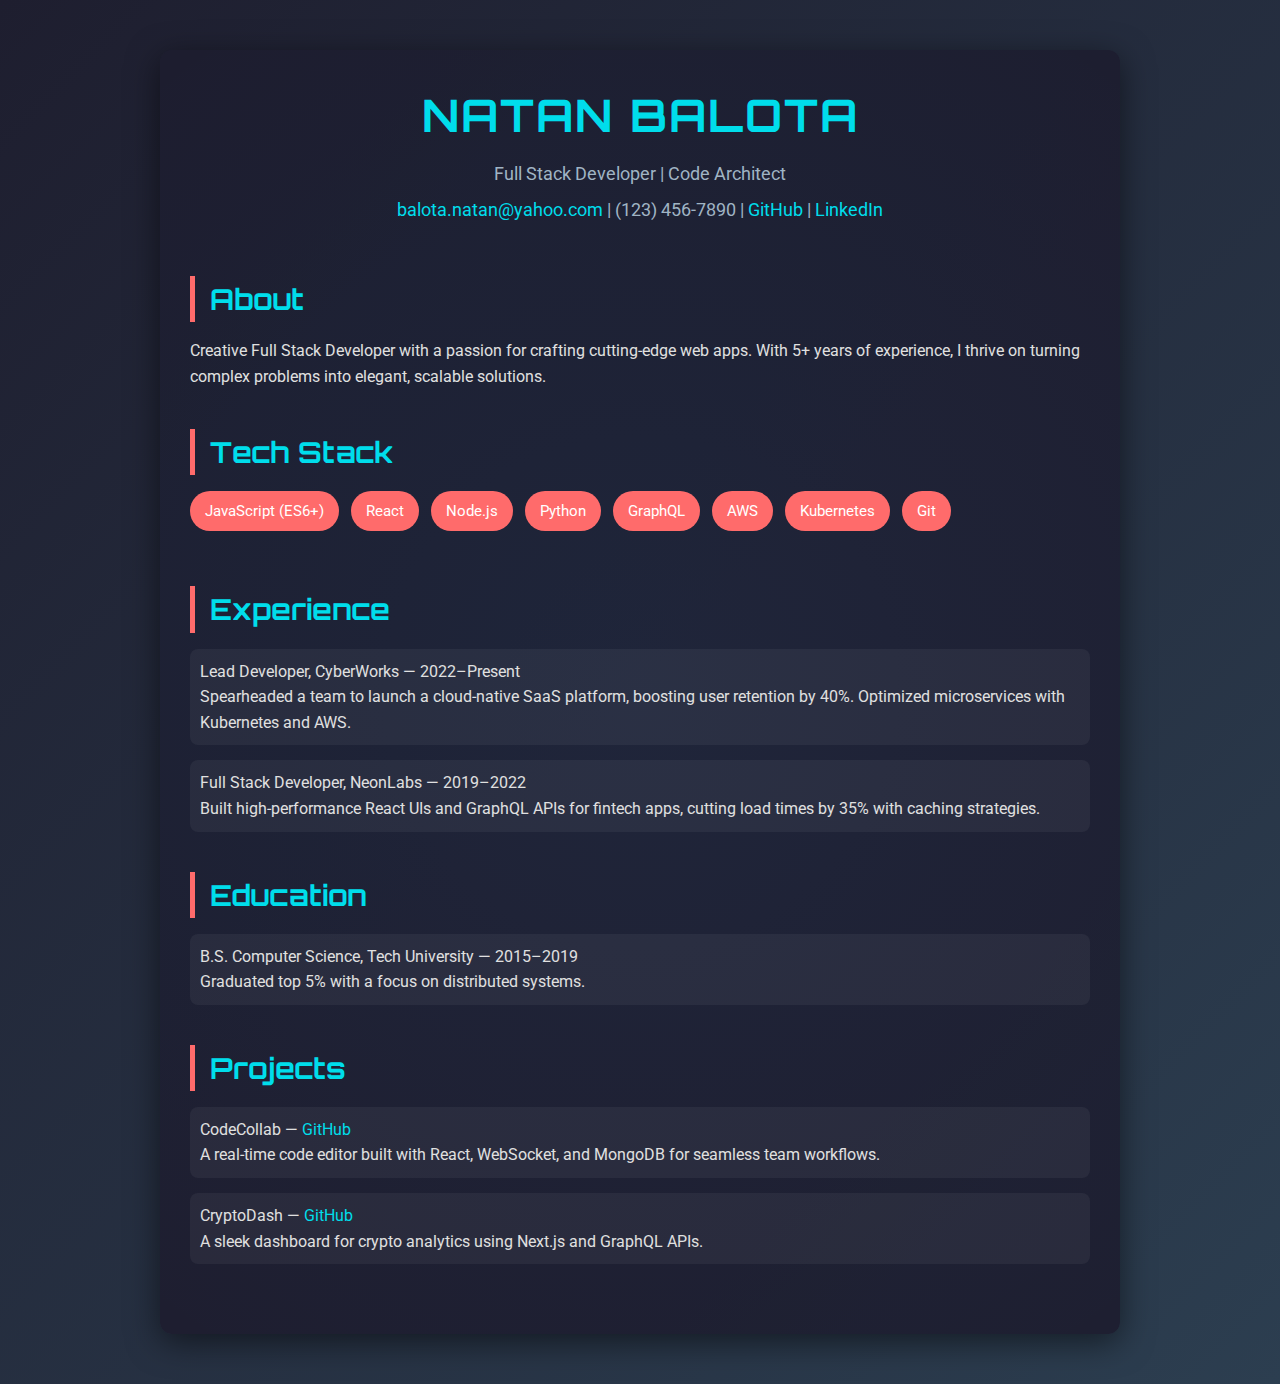
==== cooler.html @ 13d31b77 "Create cooler.html" ====
<!DOCTYPE html>
<html lang="en">
<head>
    <meta charset="UTF-8">
    <meta name="viewport" content="width=device-width, initial-scale=1.0">
    <title>Natan Balota - Junior Developer CV</title>
    <style>
        @import url('https://fonts.googleapis.com/css2?family=Orbitron:wght@400;700&family=Roboto:wght@300;400&display=swap');

        body {
            font-family: 'Roboto', sans-serif;
            margin: 0;
            padding: 0;
            background: linear-gradient(135deg, #1e1e2f 0%, #2c3e50 100%);
            color: #e0e0e0;
            line-height: 1.6;
            overflow-x: hidden;
        }
        .container {
            max-width: 900px;
            margin: 50px auto;
            padding: 30px;
            background: rgba(30, 30, 47, 0.95);
            border-radius: 12px;
            box-shadow: 0 8px 32px rgba(0, 0, 0, 0.5);
            position: relative;
            overflow: hidden;
        }
        .container::before {
            content: '';
            position: absolute;
            top: 0;
            left: 0;
            width: 100%;
            height: 100%;
            background: radial-gradient(circle, rgba(52, 152, 219, 0.2), transparent);
            opacity: 0.3;
            z-index: 0;
        }
        .header {
            text-align: center;
            padding-bottom: 20px;
            position: relative;
            z-index: 1;
        }
        .header h1 {
            font-family: 'Orbitron', sans-serif;
            font-size: 2.8em;
            margin: 0;
            color: #00ddeb;
            text-transform: uppercase;
            letter-spacing: 2px;
            animation: glow 2s ease-in-out infinite alternate;
        }
        .header p {
            margin: 8px 0;
            color: #a0b4c4;
            font-size: 1.1em;
        }
        .section {
            margin-bottom: 40px;
            position: relative;
            z-index: 1;
        }
        .section h2 {
            font-family: 'Orbitron', sans-serif;
            font-size: 1.8em;
            color: #00ddeb;
            margin-bottom: 15px;
            padding-left: 15px;
            border-left: 5px solid #ff6b6b;
            transition: transform 0.3s ease;
        }
        .section h2:hover {
            transform: translateX(10px);
        }
        .section ul {
            list-style: none;
            padding: 0;
        }
        .section ul li {
            margin-bottom: 15px;
            padding: 10px;
            background: rgba(255, 255, 255, 0.05);
            border-radius: 8px;
            transition: background 0.3s ease;
        }
        .section ul li:hover {
            background: rgba(255, 255, 255, 0.1);
        }
        .section ul li strong {
            color: #e0e0e0;
            font-weight: 400;
        }
        .skills ul {
            display: flex;
            flex-wrap: wrap;
            gap: 12px;
        }
        .skills ul li {
            background: #ff6b6b;
            color: #fff;
            padding: 8px 15px;
            border-radius: 20px;
            font-size: 0.95em;
            transition: transform 0.2s ease;
        }
        .skills ul li:hover {
            transform: scale(1.1);
        }
        a {
            color: #00ddeb;
            text-decoration: none;
            transition: color 0.3s ease;
        }
        a:hover {
            color: #ff6b6b;
            text-decoration: underline;
        }
        @keyframes glow {
            from {
                text-shadow: 0 0 5px #00ddeb, 0 0 10px #00ddeb;
            }
            to {
                text-shadow: 0 0 10px #00ddeb, 0 0 20px #00ddeb;
            }
        }
        @media (max-width: 600px) {
            .container {
                margin: 20px;
                padding: 20px;
            }
            .header h1 {
                font-size: 2em;
            }
            .section h2 {
                font-size: 1.4em;
            }
            .skills ul li {
                font-size: 0.85em;
            }
        }
    </style>
</head>
<body>
    <div class="container">
        <div class="header">
            <h1>Natan Balota</h1>
            <p>Full Stack Developer | Code Architect</p>
            <p><a href="mailto:john.doe@email.com">balota.natan@yahoo.com</a> | (123) 456-7890 | <a href="https://github.com/johndoe">GitHub</a> | <a href="https://linkedin.com/in/johndoe">LinkedIn</a></p>
        </div>

        <div class="section">
            <h2>About</h2>
            <p>Creative Full Stack Developer with a passion for crafting cutting-edge web apps. With 5+ years of experience, I thrive on turning complex problems into elegant, scalable solutions.</p>
        </div>

        <div class="section skills">
            <h2>Tech Stack</h2>
            <ul>
                <li>JavaScript (ES6+)</li>
                <li>React</li>
                <li>Node.js</li>
                <li>Python</li>
                <li>GraphQL</li>
                <li>AWS</li>
                <li>Kubernetes</li>
                <li>Git</li>
            </ul>
        </div>

        <div class="section">
            <h2>Experience</h2>
            <ul>
                <li>
                    <strong>Lead Developer, CyberWorks</strong> — 2022–Present<br>
                    Spearheaded a team to launch a cloud-native SaaS platform, boosting user retention by 40%. Optimized microservices with Kubernetes and AWS.
                </li>
                <li>
                    <strong>Full Stack Developer, NeonLabs</strong> — 2019–2022<br>
                    Built high-performance React UIs and GraphQL APIs for fintech apps, cutting load times by 35% with caching strategies.
                </li>
            </ul>
        </div>

        <div class="section">
            <h2>Education</h2>
            <ul>
                <li>
                    <strong>B.S. Computer Science, Tech University</strong> — 2015–2019<br>
                    Graduated top 5% with a focus on distributed systems.
                </li>
            </ul>
        </div>

        <div class="section">
            <h2>Projects</h2>
            <ul>
                <li>
                    <strong>CodeCollab</strong> — <a href="https://github.com/johndoe/codecollab">GitHub</a><br>
                    A real-time code editor built with React, WebSocket, and MongoDB for seamless team workflows.
                </li>
                <li>
                    <strong>CryptoDash</strong> — <a href="https://github.com/johndoe/cryptodash">GitHub</a><br>
                    A sleek dashboard for crypto analytics using Next.js and GraphQL APIs.
                </li>
            </ul>
        </div>
    </div>
</body>
</html>
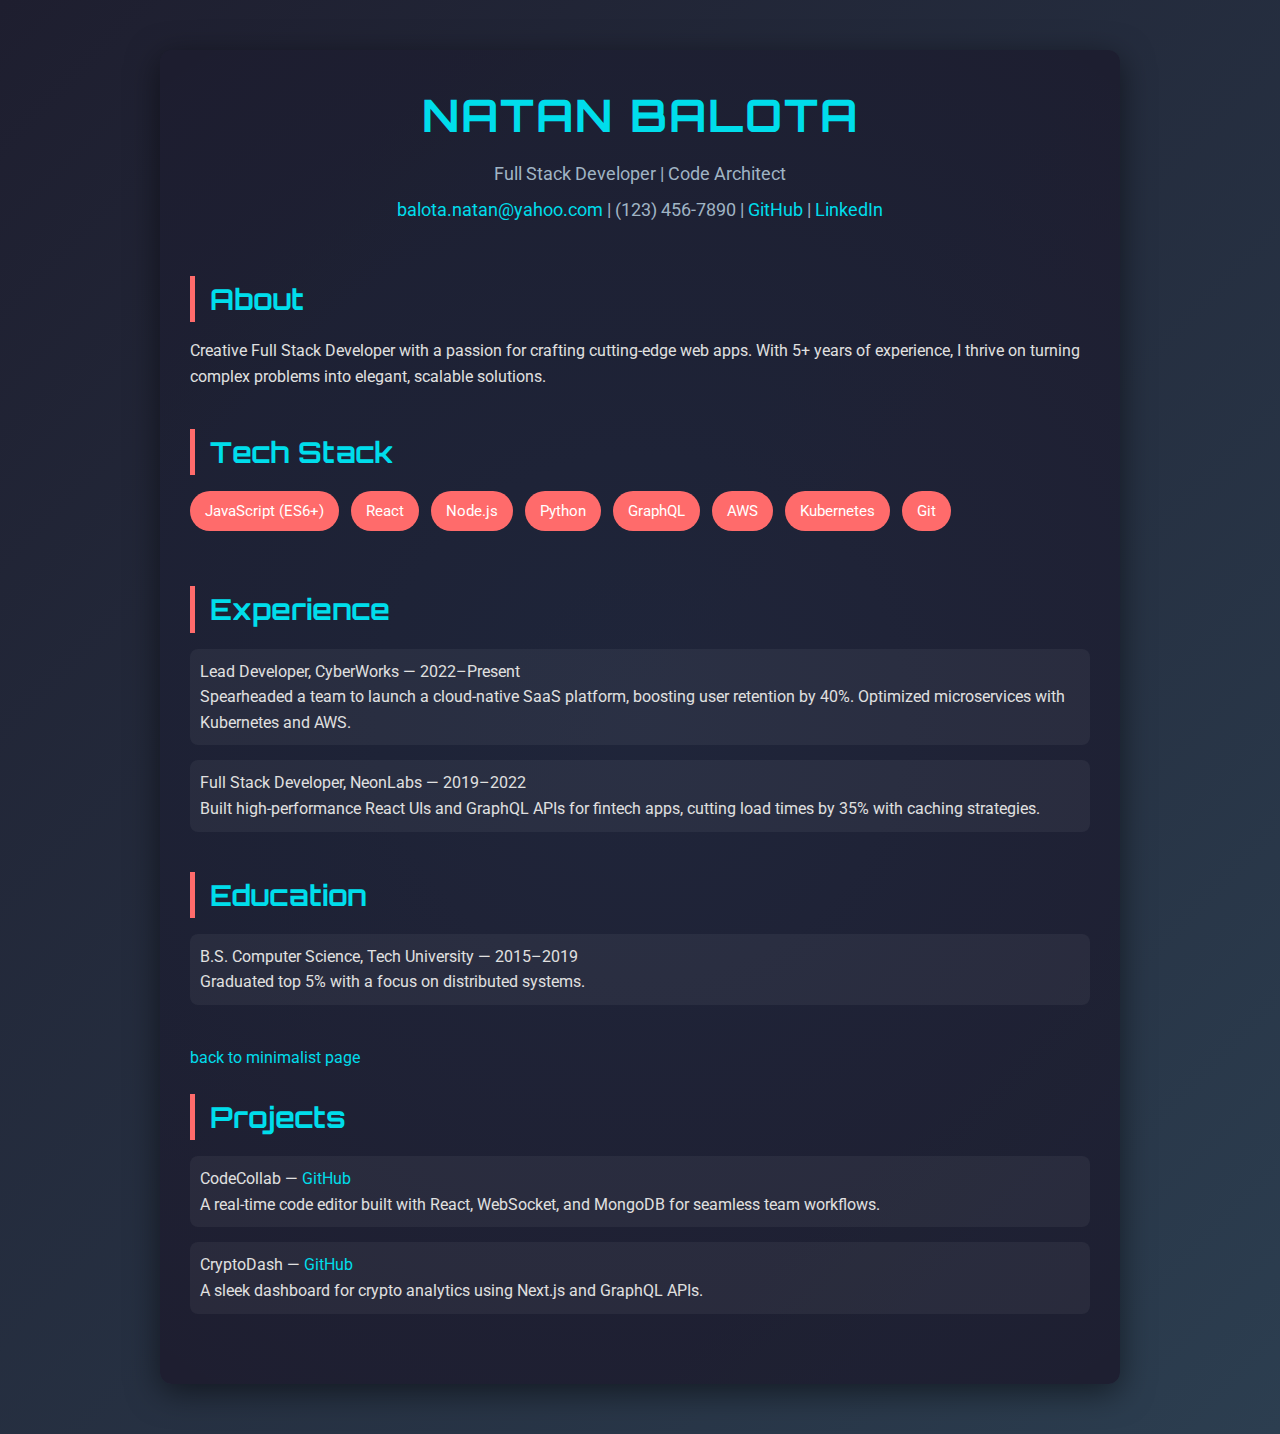
==== commit 5d96f987: "Update cooler.html" ====
--- a/cooler.html
+++ b/cooler.html
@@ -193,6 +193,8 @@
             </ul>
         </div>
 
+        <a href="index.html">back to minimalist page</a>
+
         <div class="section">
             <h2>Projects</h2>
             <ul>
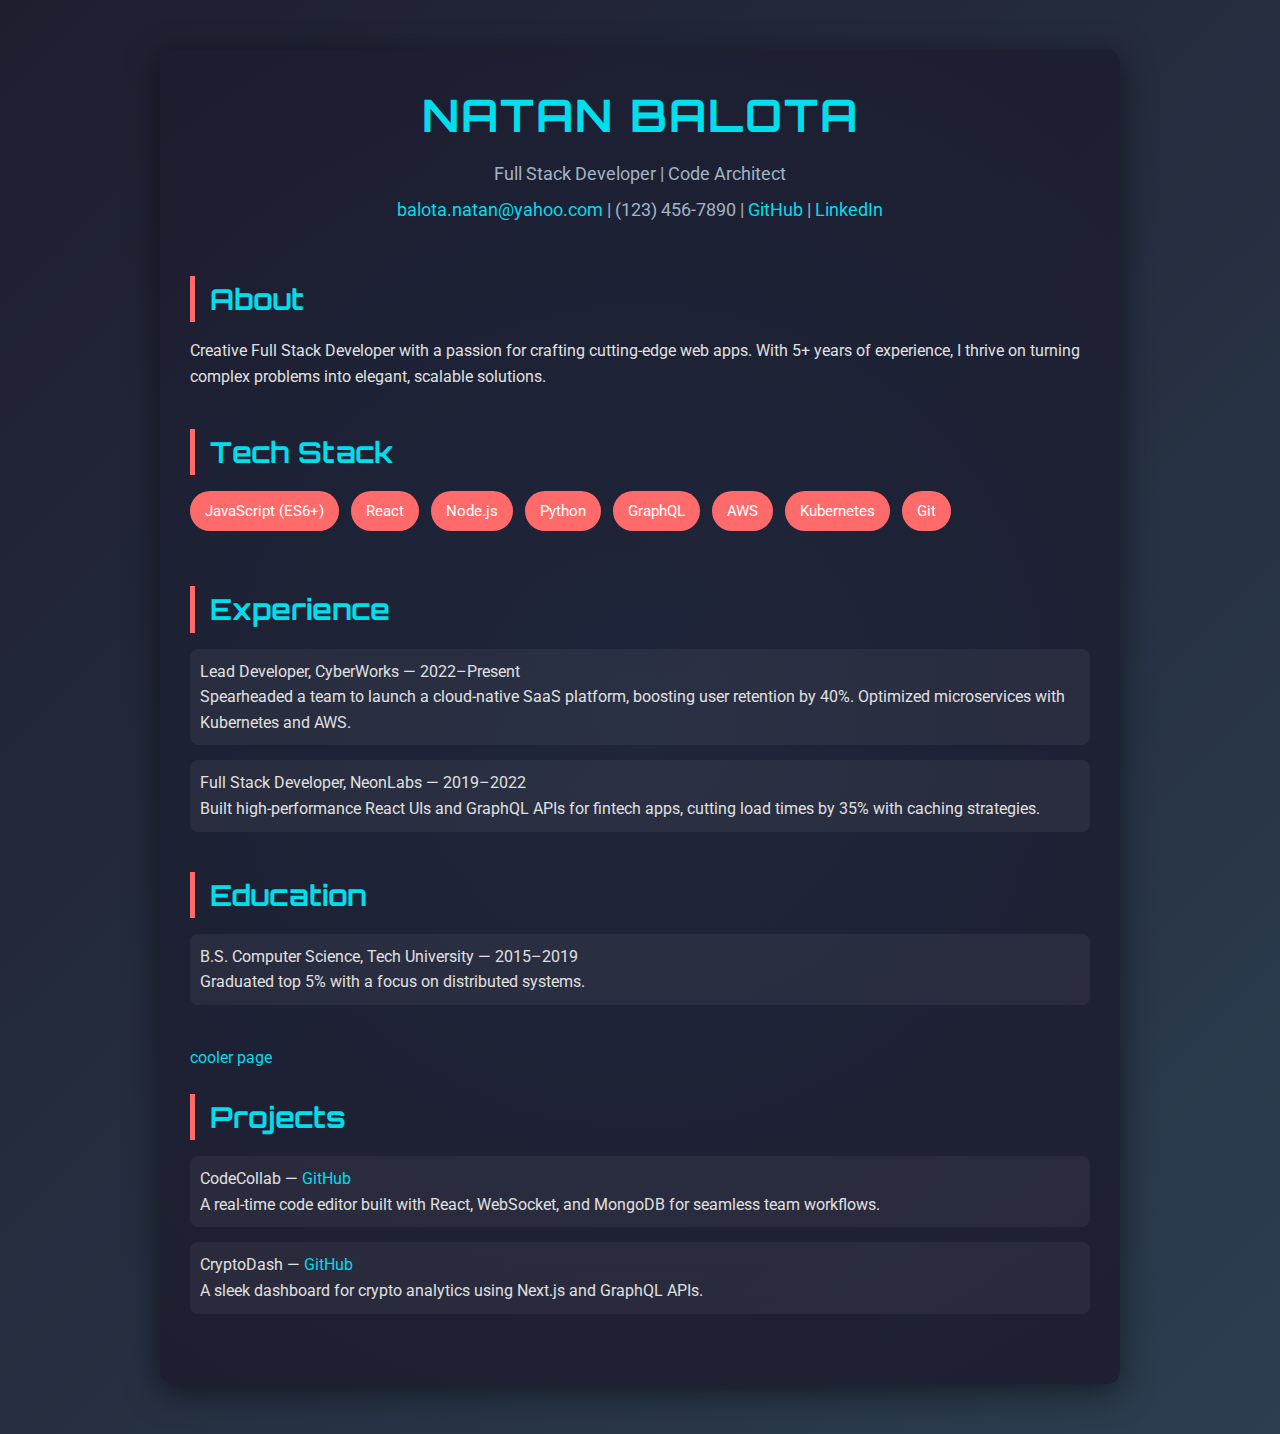
==== commit f360e965: "Update cooler.html" ====
--- a/cooler.html
+++ b/cooler.html
@@ -193,7 +193,7 @@
             </ul>
         </div>
 
-        <a href="index.html">back to minimalist page</a>
+        <a href="index.html">cooler page</a>
 
         <div class="section">
             <h2>Projects</h2>
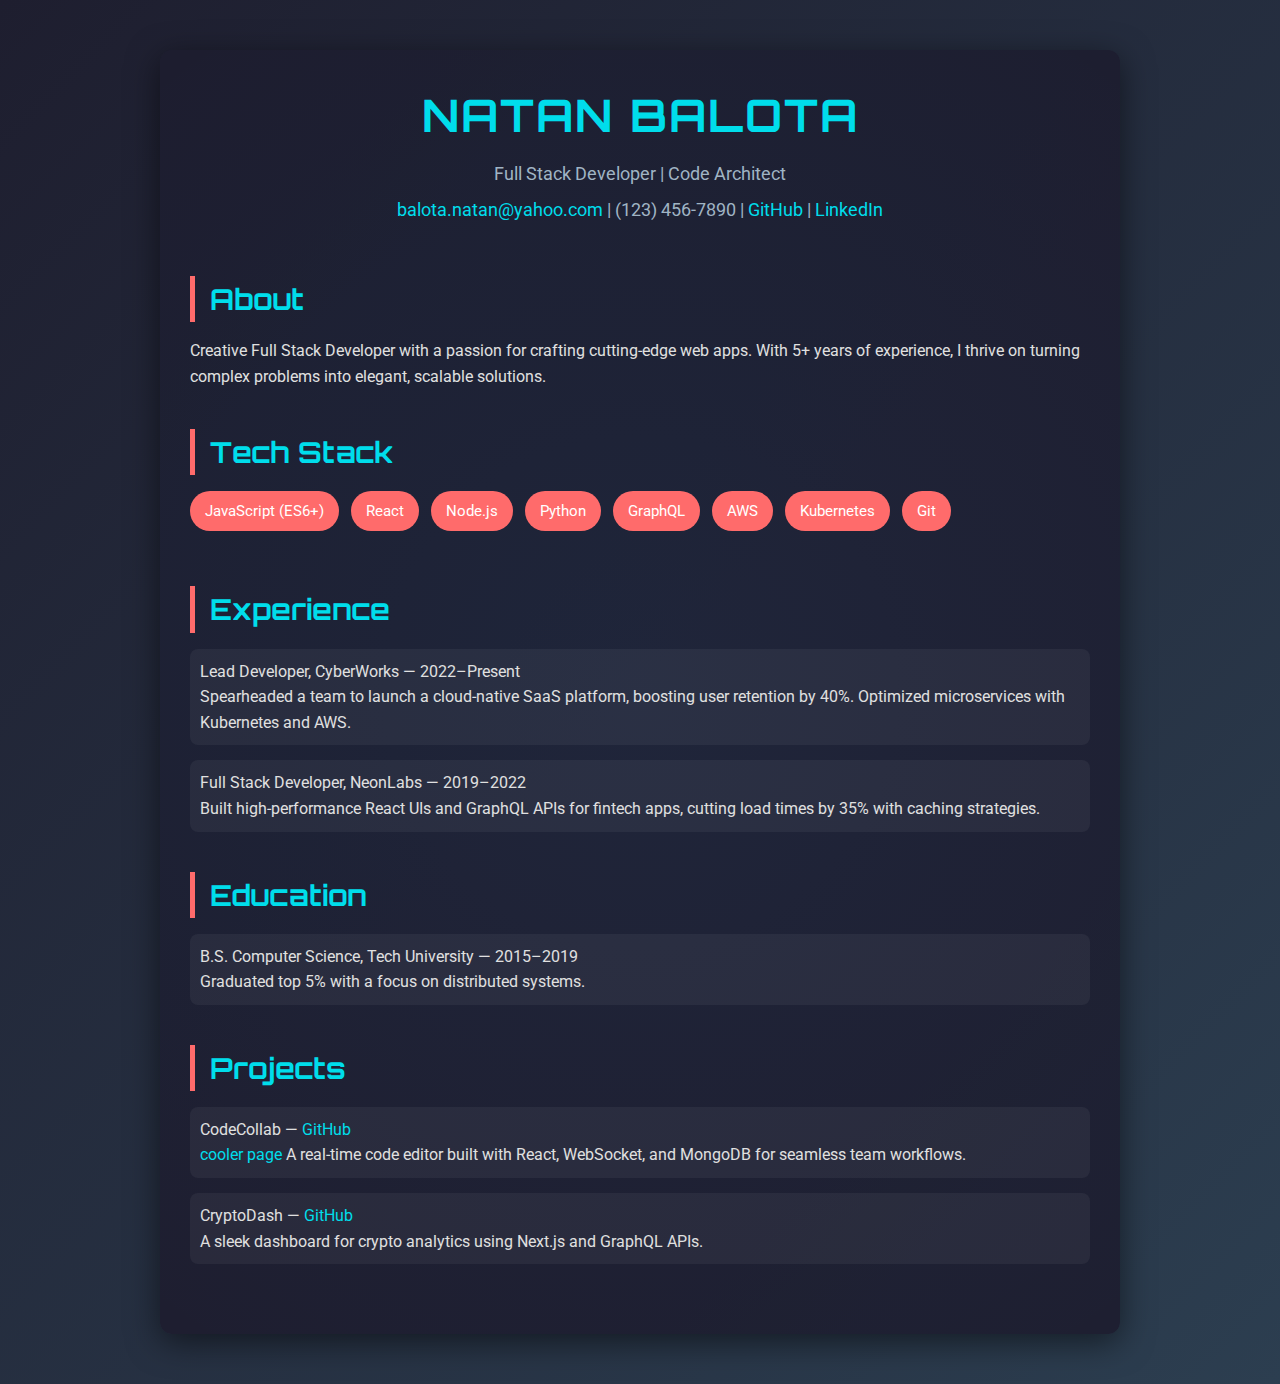
==== commit ebdbcba6: "Update cooler.html" ====
--- a/cooler.html
+++ b/cooler.html
@@ -193,13 +193,12 @@
             </ul>
         </div>
 
-        <a href="index.html">cooler page</a>
-
         <div class="section">
             <h2>Projects</h2>
             <ul>
                 <li>
                     <strong>CodeCollab</strong> — <a href="https://github.com/johndoe/codecollab">GitHub</a><br>
+                    <a href="index.html">cooler page</a>
                     A real-time code editor built with React, WebSocket, and MongoDB for seamless team workflows.
                 </li>
                 <li>
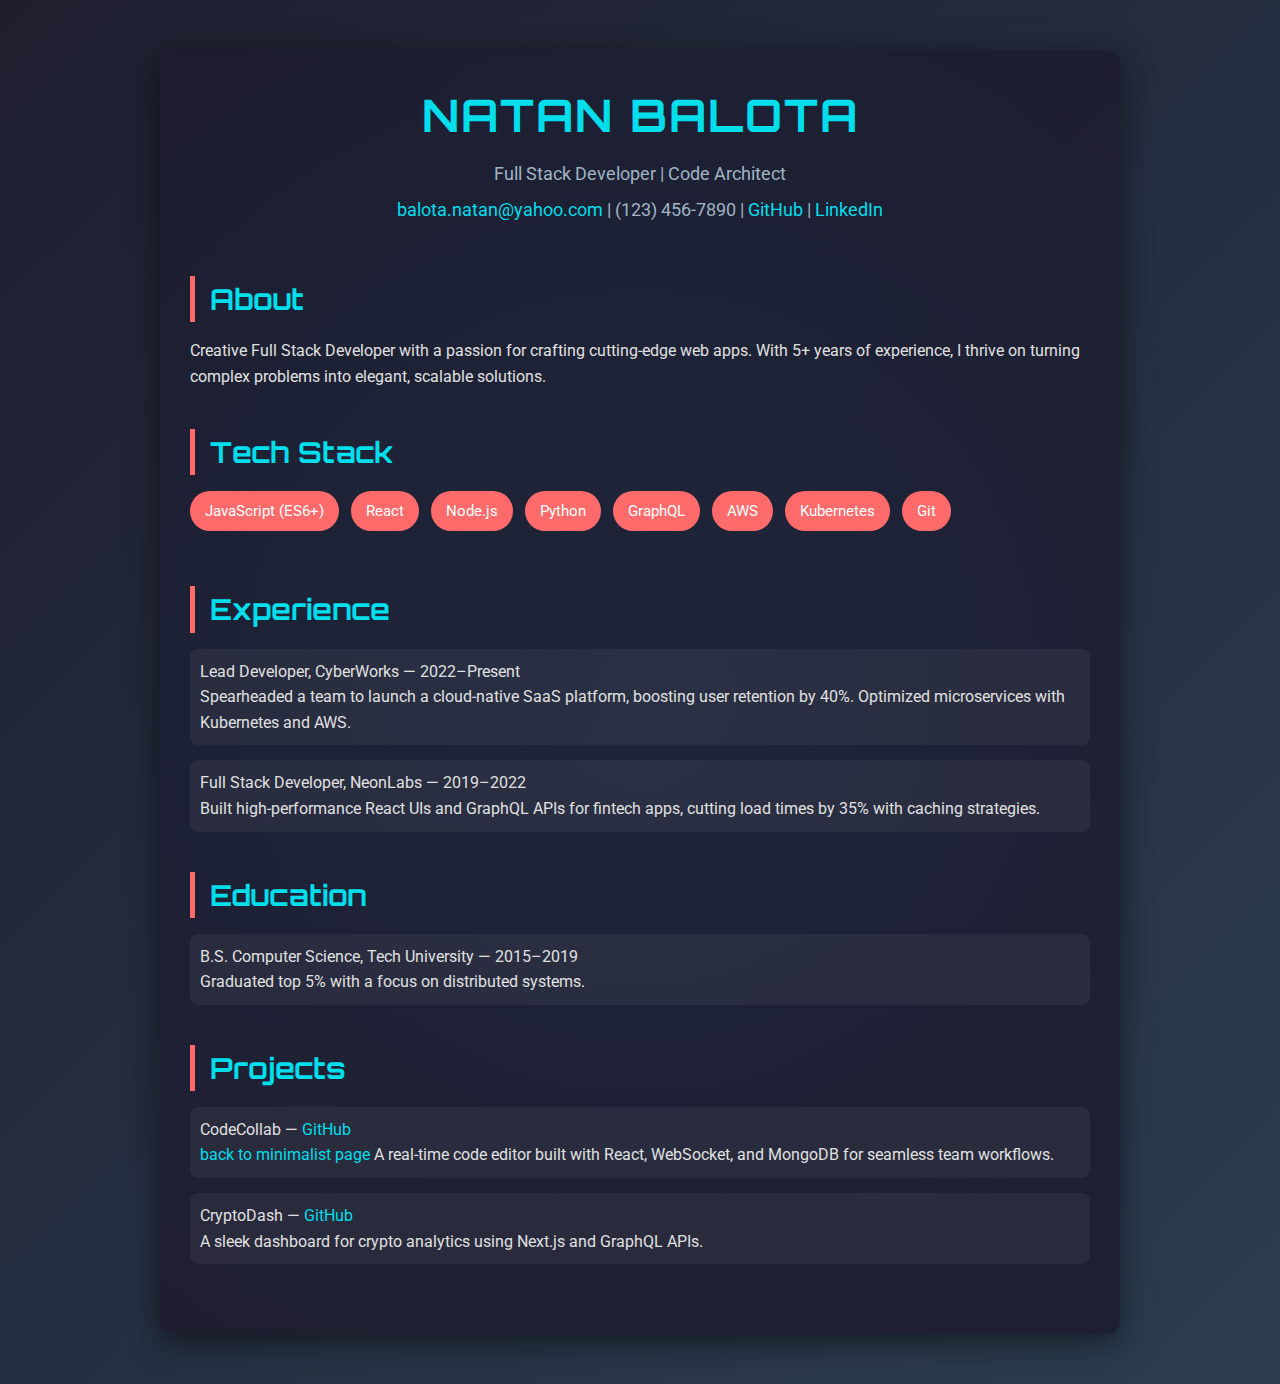
==== commit 6f1d9d18: "Update cooler.html" ====
--- a/cooler.html
+++ b/cooler.html
@@ -198,7 +198,7 @@
             <ul>
                 <li>
                     <strong>CodeCollab</strong> — <a href="https://github.com/johndoe/codecollab">GitHub</a><br>
-                    <a href="index.html">cooler page</a>
+                    <a href="index.html">back to minimalist page</a>
                     A real-time code editor built with React, WebSocket, and MongoDB for seamless team workflows.
                 </li>
                 <li>
